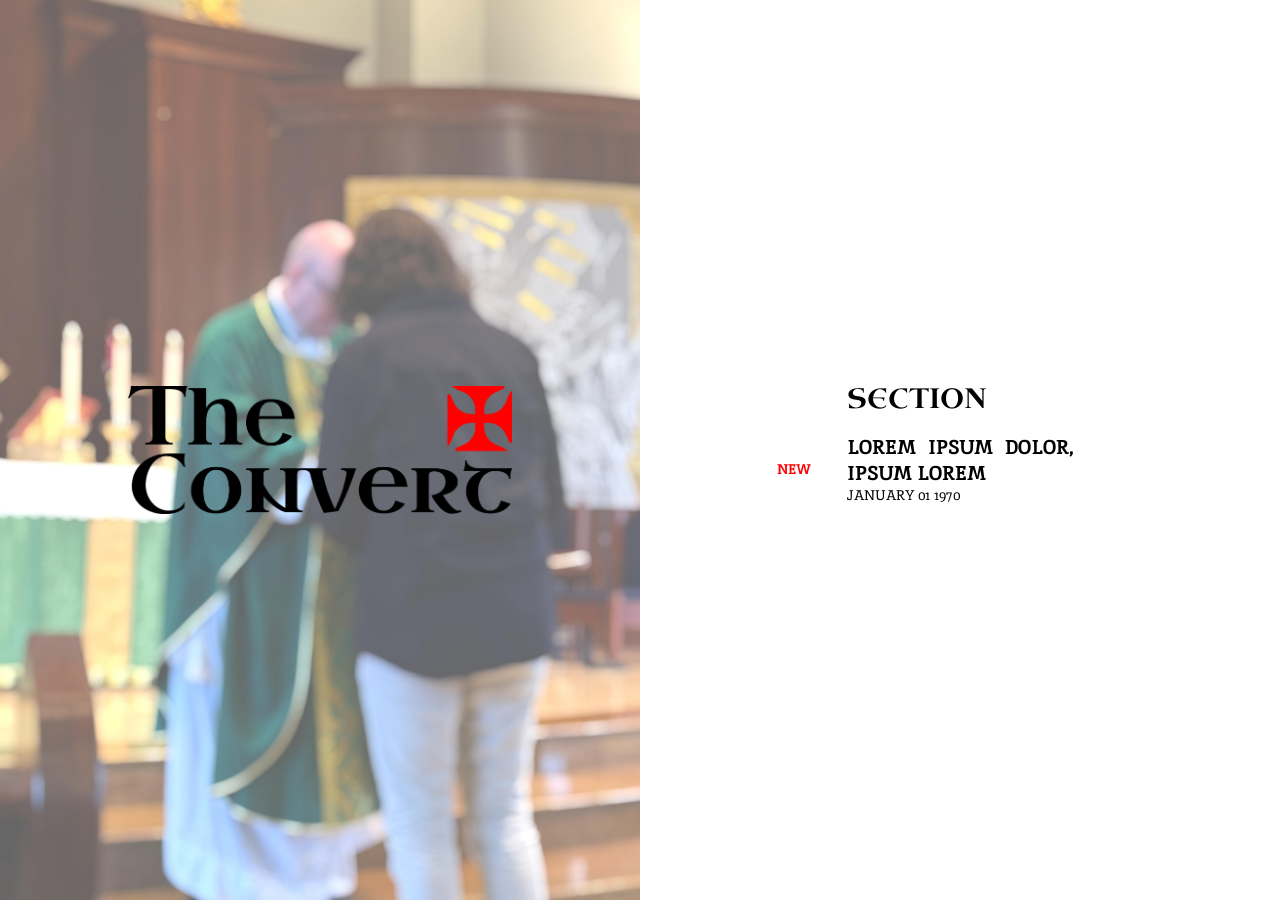
==== index.html @ 5cb64e6d "Began working on file loading" ====
<!--    
MIT License

Copyright (c) 2026 Caleb North

Permission is hereby granted, free of charge, to any person obtaining a copy
of this software and associated documentation files (the "Software"), to deal
in the Software without restriction, including without limitation the rights
to use, copy, modify, merge, publish, distribute, sublicense, and/or sell
copies of the Software, and to permit persons to whom the Software is
furnished to do so, subject to the following conditions:

The above copyright notice and this permission notice shall be included in all
copies or substantial portions of the Software.

THE SOFTWARE IS PROVIDED "AS IS", WITHOUT WARRANTY OF ANY KIND, EXPRESS OR
IMPLIED, INCLUDING BUT NOT LIMITED TO THE WARRANTIES OF MERCHANTABILITY,
FITNESS FOR A PARTICULAR PURPOSE AND NONINFRINGEMENT. IN NO EVENT SHALL THE
AUTHORS OR COPYRIGHT HOLDERS BE LIABLE FOR ANY CLAIM, DAMAGES OR OTHER
LIABILITY, WHETHER IN AN ACTION OF CONTRACT, TORT OR OTHERWISE, ARISING FROM,
OUT OF OR IN CONNECTION WITH THE SOFTWARE OR THE USE OR OTHER DEALINGS IN THE
SOFTWARE.
-->


<!DOCTYPE html>
<html>
    <head>
        <link rel="icon" type="image/png" href="/img/logos/favicon.png">
        
        <!-- Font Links -->
        <link rel="preconnect" href="https://fonts.googleapis.com">
        <link rel="preconnect" href="https://fonts.gstatic.com" crossorigin>
        <link href="https://fonts.googleapis.com/css2?family=Grenze+Gotisch:wght@100..900&family=Inika:wght@400;700&family=Uncial+Antiqua&display=swap" rel="stylesheet">

        <!-- CSS Links -->
        <link type="text/css" rel="stylesheet" href="css/global.css">
        <link type="text/css" rel="stylesheet" href="css/index.css">

        <!-- Folder Links -->
    </head>
    
    <body>

        <div id="body-content">
            
            <!-- Primary image for the blog on the home page ONLY -->
            <div id="body-img">
                <div id="body-splash" style="background-image: url(img/media/splash.jpg);">
                    <div id="body-logo">
                        <img src="img/logos/the_convert-logo.png">
                    </div>
                </div>
            </div>

            <!-- Primary article list -->
            <div id="body-text">
                <div id="sections">

                    <!-- Section Templates -->
                    <template id="section-template">
                        <div class="section">    
                            <h1 class="section-title">SECTION TITLE</h1>
                            <!-- Entry Here -->    
                        </div>
                    </template>

                    <template id="entry-template">
                        <div class="section-entry">
                            <p class="entry-new">NEW</p>
                            <div class="entry-body">
                                <h3 class="entry-title">ENTRY TITLE</h3>
                                <p class="entry-subtitle">ENTRY SUBTITLE</p>
                            </div>
                            <img class="entry-share" src="img/icons/square-share.png">
                        </div>
                    </template>
                    <!----------------------->

                </div>
             </div>
        </div>

    </body>

    <script src="js/index.js"></script>
    <script src="js/global.js"></script>

</html>
---- css/global.css ----
*
{
    /* Global Variables */
    --site-padding:         10vh;

    --animation-time:       333ms;
    --icon-size:            24px;

    --h1-title-font-size:   28px;
    --h3-title-font-size:   20px;
    --p-text-font-size:     14px;

    /* Initial force, to be overwritten later */
    margin:     0px !important;
    padding:    0px !important;
    border:     0px !important;

    /* Font Stuff */
    font-family: "Inika", serif;
    font-weight: 400;
    font-style: normal;

    /* Universal Decoration */
    transition: border-color var(--animation-time);
}

body
{
    overflow: hidden;
}
---- css/index.css ----
/* 
MIT License

Copyright (c) 2026 Caleb North

Permission is hereby granted, free of charge, to any person obtaining a copy
of this software and associated documentation files (the "Software"), to deal
in the Software without restriction, including without limitation the rights
to use, copy, modify, merge, publish, distribute, sublicense, and/or sell
copies of the Software, and to permit persons to whom the Software is
furnished to do so, subject to the following conditions:

The above copyright notice and this permission notice shall be included in all
copies or substantial portions of the Software.

THE SOFTWARE IS PROVIDED "AS IS", WITHOUT WARRANTY OF ANY KIND, EXPRESS OR
IMPLIED, INCLUDING BUT NOT LIMITED TO THE WARRANTIES OF MERCHANTABILITY,
FITNESS FOR A PARTICULAR PURPOSE AND NONINFRINGEMENT. IN NO EVENT SHALL THE
AUTHORS OR COPYRIGHT HOLDERS BE LIABLE FOR ANY CLAIM, DAMAGES OR OTHER
LIABILITY, WHETHER IN AN ACTION OF CONTRACT, TORT OR OTHERWISE, ARISING FROM,
OUT OF OR IN CONNECTION WITH THE SOFTWARE OR THE USE OR OTHER DEALINGS IN THE
SOFTWARE.
*/

/* ************* */
/* Document Wide */
/* ************* */

*
{
    --section-vpadding:             5%;
    --section-hpadding:             0%;

    --entry-vpadding:               7.5px;
    --entry-hpadding:               25%;
}

#body-content
{
    /* Position and Sizing */
    height: 100vh;
    width: 100vw;

    /* Children */
    display: flex;
    flex-direction: row;
    justify-content: center;
    align-items: center;
}

#body-img, #body-text
{
    /* Position and Sizing */
    position: relative;
    min-width: 50vw;
    max-width: 50vw;
    min-height: 100vh;    
    max-height: 100vh;
}


/*************/
/* Left Side */
/*************/


/* Background Image */
#body-splash
{
    /* Position and Sizing */
    position: absolute;
    width: 100%;
    height: 100%;

    /* Splash Image */
    background-color: #EEEEEEFF;
    background-size: cover;
    background-repeat: no-repeat;
    background-position: center; 
}

/* Logo */
#body-logo
{
    /* Position and Sizing */
    position: relative;
    width: 100%;
    height: 100%;

    /* Children */
    display: flex;
    justify-content: center;
    align-items: center;
}
#body-logo img {
    width: 60%;
}


/**************/
/* Right Side */
/**************/


/* Section Megacontainer */
#sections
{
    /* Position and Sizing */
    position: absolute;
    height: 100%;
    width: 100%;

    overflow-y: scroll !important;
    overflow-x: hidden !important;

    padding: var(--site-padding) !important;
    box-sizing: border-box;

    /* Children */
    display: flex;
    flex-direction: column;
    justify-content: space-evenly;
    align-items: center;
}

/* Individual Section and Title */
.section
{
    /* Positiong and Sizing */
    padding: var(--section-vpadding) var(--section-hpadding) !important;
    box-sizing: border-box;
    width: 100%;
}
.section-title
{
    /* Position and Spacing */

    margin:
        0px /* Add 2px to match entry body */
        calc(var(--entry-hpadding) + 2px)
    !important;

    /* Decoration */
    font-size: var(--h1-title-font-size);
    font-family: "Uncial Antiqua", serif;
    font-weight: 500;
}

/* Section Entry Container */
.section-entry *
{
    font-size: var(--p-text-font-size);
    text-align: justify;
    text-justify: inter-ideograph;
}
.section-entry
{
    /* Position and Spacing */
    position: relative;
    padding: var(--entry-vpadding) var(--entry-hpadding) !important;
    margin: var(--entry-vpadding) 0px !important;

    box-sizing: border-box;
    width: 100%;

    /* Decoration */
    cursor: pointer;
    border: 2px solid transparent !important;

    /* Children */
    display: flex;
    flex-direction: row;
    justify-content: center;
    align-items: center;
}
.section-entry:hover
{
    border-color: red !important;
}

/* Section Entry Parts */
.entry-body
{
    width: 100%;
}
.entry-title
{
    font-size: var(--h3-title-font-size);
    font-weight: 700;
}

/* New Text */
.entry-new
{
    /* Position and Sizing */
    position: absolute;
    left: calc(var(--site-padding) / 2);

    /* Decoration */
    color: red;
    font-weight: 700;
}
.section-entry:nth-of-type(n + 2) .entry-new
{
    display: none;
}

/* Share Button */
.entry-share
{
    /* Position and Spacing */
    position: absolute;
    right: calc(var(--site-padding) / 2);

    height: var(--icon-size) !important;

    /* Decoration */    
    opacity: 0;
    transition: opacity var(--animation-time);
}
.section-entry:hover .entry-share
{
    opacity: 1;
}


/********************/
/* MOBILE OVERRIDES */
/********************/


@media screen and (aspect-ratio < 1.2) {

    html[data-platform="mobile"] *
    {
        --h1-title-font-size:   64px;
        --h3-title-font-size:   40px;
        --p-text-font-size:     28px;
    }

    /*****************/
    /* Document Wide */
    /*****************/

    * {
        --site-padding: 5%;
        --section-padding: 10%;

        --entry-vpadding: 10px;
        --entry-hpadding: 20px;
    }

    body
    {
        overflow: hidden visible;
    }

    #body-content
    {
        flex-direction: column;
        align-items: flex-start;
    }

    #body-img
    {
        min-height: 33vh;
    }
    #body-text
    {
        min-height: 67vh;
    }
    #body-img, #body-text
    {
        min-width: 100vw;
    }


    /*************/
    /* Left Side */
    /*************/

    /**************/
    /* Right Side */
    /**************/

    #sections
    {
        justify-content: flex-start !important;
    }

    .section-entry
    {
        /* Children */
        display: flex;
        flex-direction: column;
        align-items: flex-start;
    }

    .entry-new
    {
        position: relative;
        left: initial;
    }

    .entry-share
    {
        display: none !important;
    }
}
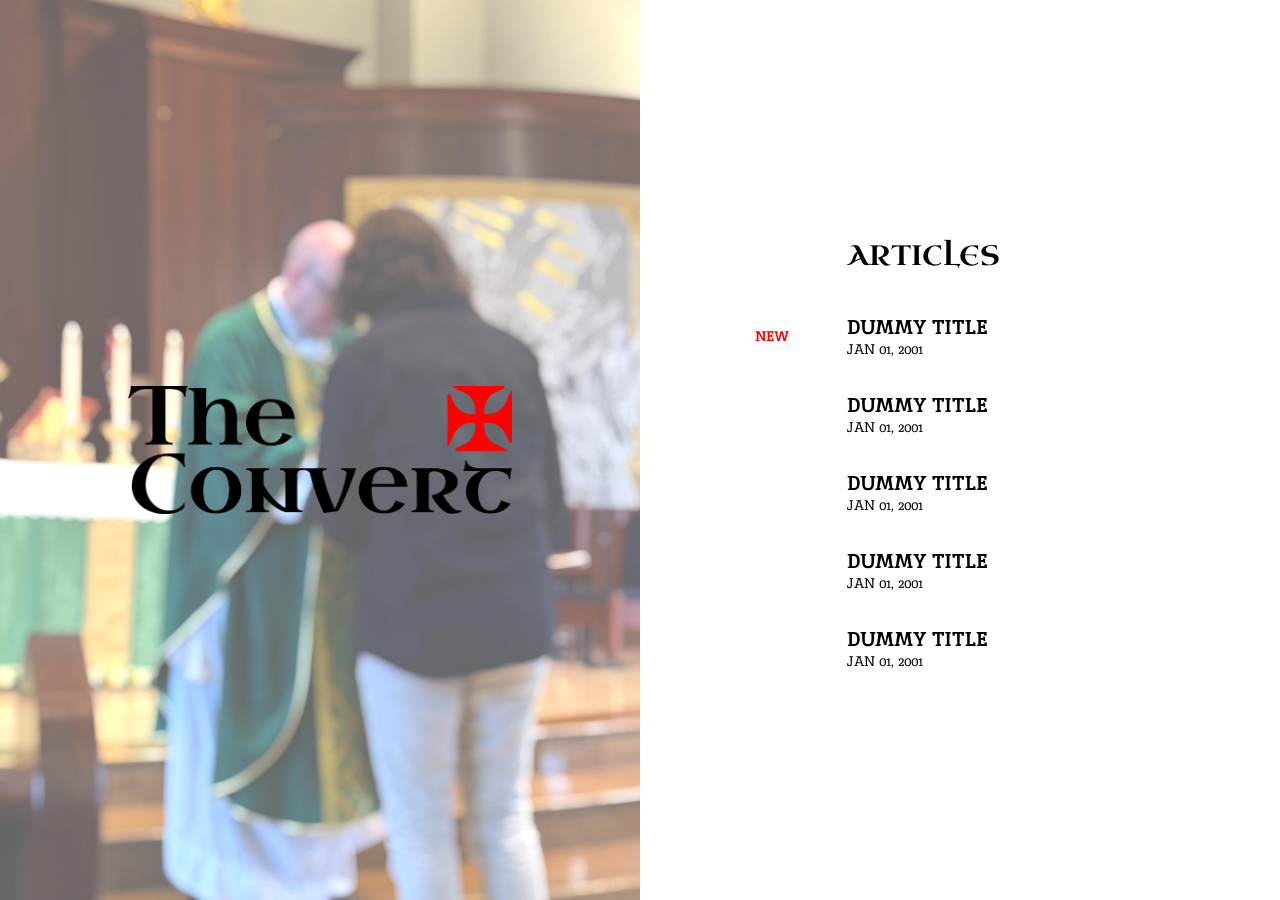
==== commit 0a7c221e: "Home page loading and article loading" ====
--- a/index.html
+++ b/index.html
@@ -66,14 +66,14 @@
                     </template>
 
                     <template id="entry-template">
-                        <div class="section-entry">
+                        <a class="section-entry">
                             <p class="entry-new">NEW</p>
                             <div class="entry-body">
                                 <h3 class="entry-title">ENTRY TITLE</h3>
                                 <p class="entry-subtitle">ENTRY SUBTITLE</p>
                             </div>
                             <img class="entry-share" src="img/icons/square-share.png">
-                        </div>
+                        </a>
                     </template>
                     <!----------------------->
 
@@ -83,7 +83,7 @@
 
     </body>
 
+    <script src="js/global.js"></script>
     <script src="js/index.js"></script>
-    <script src="js/global.js"></script>
 
 </html>
--- a/css/index.css
+++ b/css/index.css
@@ -28,11 +28,11 @@
 
 *
 {
-    --section-vpadding:             5%;
-    --section-hpadding:             0%;
-
-    --entry-vpadding:               7.5px;
-    --entry-hpadding:               25%;
+    --section-vpadding:     5%;
+    --section-hpadding:     0%;
+
+    --entry-vpadding:       7.5px;
+    --entry-hpadding:       25%;
 }
 
 #body-content
@@ -119,7 +119,7 @@
     /* Children */
     display: flex;
     flex-direction: column;
-    justify-content: space-evenly;
+    justify-content: center;
     align-items: center;
 }
 
@@ -164,6 +164,8 @@
     width: 100%;
 
     /* Decoration */
+    text-decoration: none !important;
+    color: black;
     cursor: pointer;
     border: 2px solid transparent !important;
 
@@ -194,7 +196,7 @@
 {
     /* Position and Sizing */
     position: absolute;
-    left: calc(var(--site-padding) / 2);
+    left: calc(var(--site-padding) / 4);
 
     /* Decoration */
     color: red;
@@ -210,7 +212,7 @@
 {
     /* Position and Spacing */
     position: absolute;
-    right: calc(var(--site-padding) / 2);
+    right: calc(var(--site-padding) / 4);
 
     height: var(--icon-size) !important;
 
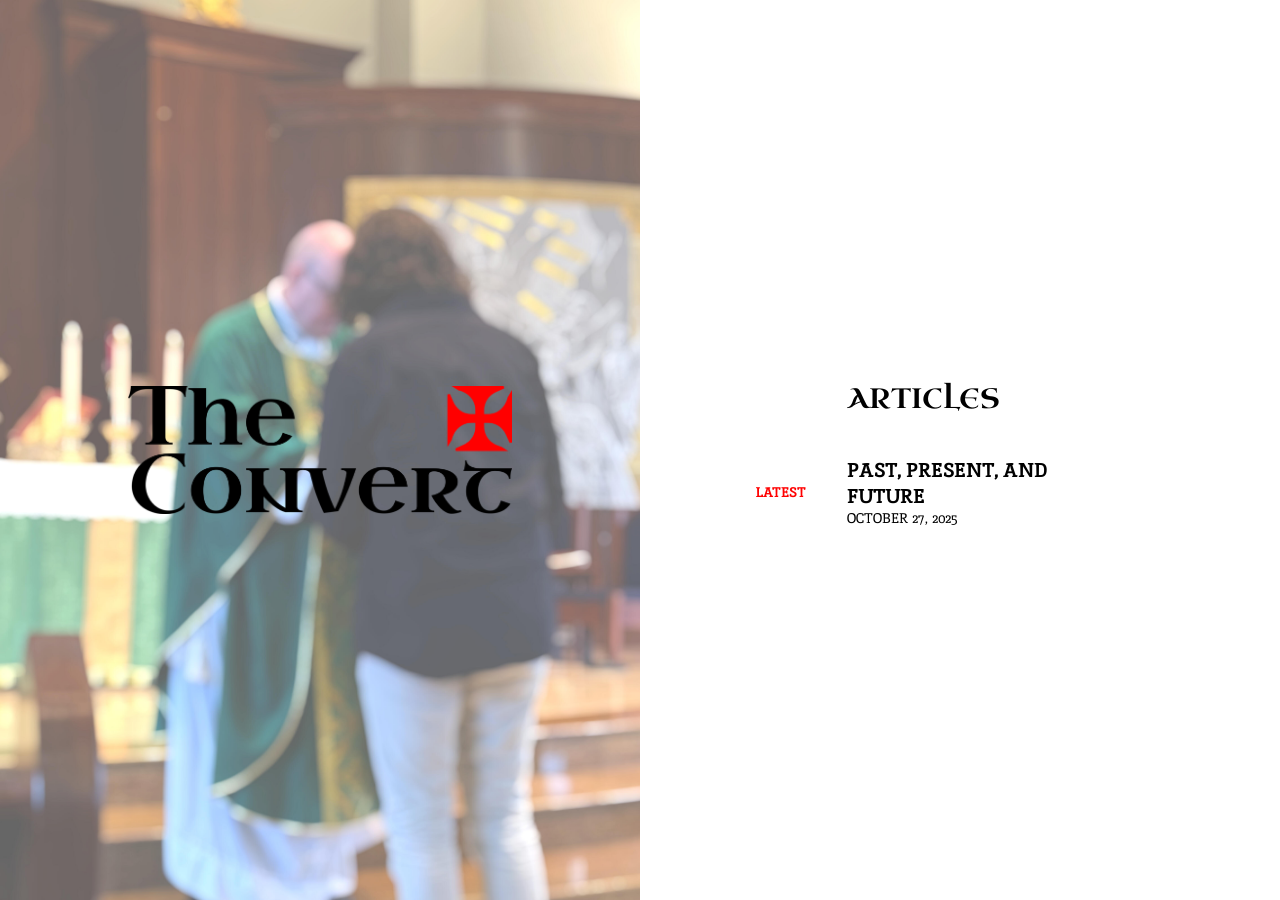
==== commit 53526c0a: "Article loading restructured" ====
--- a/index.html
+++ b/index.html
@@ -27,6 +27,7 @@
 <html>
     <head>
         <link rel="icon" type="image/png" href="/img/logos/favicon.png">
+        <title>The Convert / Home</title>
         
         <!-- Font Links -->
         <link rel="preconnect" href="https://fonts.googleapis.com">
@@ -36,8 +37,6 @@
         <!-- CSS Links -->
         <link type="text/css" rel="stylesheet" href="css/global.css">
         <link type="text/css" rel="stylesheet" href="css/index.css">
-
-        <!-- Folder Links -->
     </head>
     
     <body>
@@ -67,7 +66,7 @@
 
                     <template id="entry-template">
                         <a class="section-entry">
-                            <p class="entry-new">NEW</p>
+                            <p class="entry-new">LATEST</p>
                             <div class="entry-body">
                                 <h3 class="entry-title">ENTRY TITLE</h3>
                                 <p class="entry-subtitle">ENTRY SUBTITLE</p>
--- a/css/global.css
+++ b/css/global.css
@@ -27,4 +27,13 @@
 body
 {
     overflow: hidden;
+}
+
+@media screen and (aspect-ratio < 1.2) {
+
+    html[data-platform="mobile"] *
+    {
+        --icon-size: 72px;
+    }
+
 }
--- a/css/index.css
+++ b/css/index.css
@@ -187,6 +187,8 @@
 }
 .entry-title
 {
+    /* Decoration */
+    text-align: left;
     font-size: var(--h3-title-font-size);
     font-weight: 700;
 }
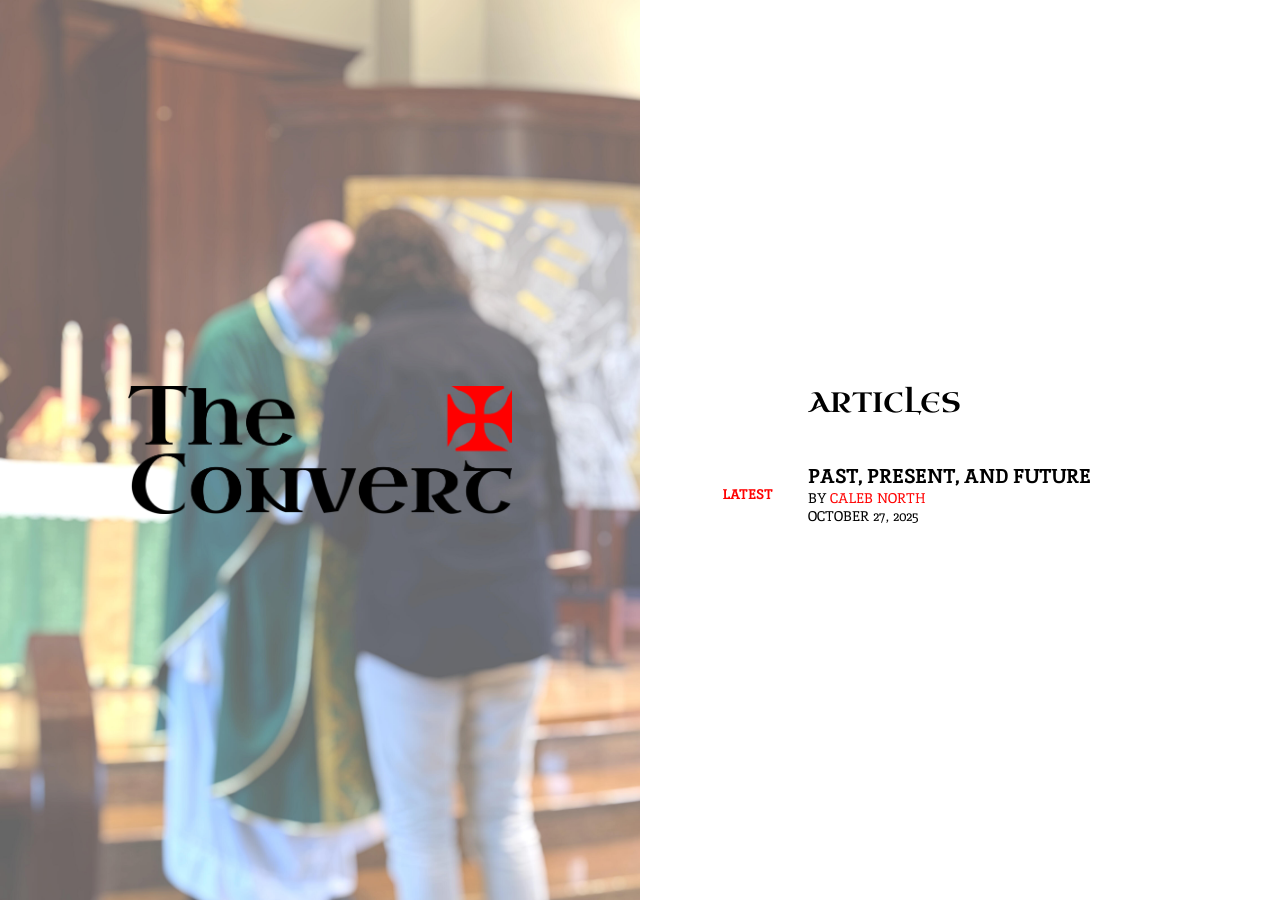
==== commit 6016dc88: "Added authorship" ====
--- a/index.html
+++ b/index.html
@@ -69,9 +69,12 @@
                             <p class="entry-new">LATEST</p>
                             <div class="entry-body">
                                 <h3 class="entry-title">ENTRY TITLE</h3>
-                                <p class="entry-subtitle">ENTRY SUBTITLE</p>
+                                <div class="entry-body-details">
+                                    <p class="entry-author">BY <span class="entry-author-name">FIRST LAST</span></p>
+                                    <p class="entry-date">ENTRY SUBTITLE</p>
+                                </div>
                             </div>
-                            <img class="entry-share" src="img/icons/square-share.png">
+                            <img class="entry-share" src="img/icons/square-share.png" title="Copy link to clipboard">
                         </a>
                     </template>
                     <!----------------------->
--- a/css/global.css
+++ b/css/global.css
@@ -1,7 +1,7 @@
 *
 {
     /* Global Variables */
-    --site-padding:         10vh;
+    --site-padding:         5vw;
 
     --animation-time:       333ms;
     --icon-size:            24px;
@@ -33,7 +33,11 @@
 
     html[data-platform="mobile"] *
     {
-        --icon-size: 72px;
+        --h1-title-font-size:   72px !important;
+        --h3-title-font-size:   48px !important;
+        --p-text-font-size:     32px !important;
+        
+        --icon-size: 48px !important;
     }
 
 }
--- a/css/index.css
+++ b/css/index.css
@@ -32,7 +32,7 @@
     --section-hpadding:     0%;
 
     --entry-vpadding:       7.5px;
-    --entry-hpadding:       25%;
+    --entry-hpadding:       20%;
 }
 
 #body-content
@@ -192,6 +192,21 @@
     font-size: var(--h3-title-font-size);
     font-weight: 700;
 }
+.entry-body-details
+{
+    display: flex;
+    flex-direction: column;
+    justify-content: center;
+    align-items: left;
+}
+.entry-body-details *
+{
+    padding-right: var(--p-text-font-size) !important;
+}
+.entry-author-name
+{
+    color: red !important;
+}
 
 /* New Text */
 .entry-new
@@ -234,13 +249,6 @@
 
 
 @media screen and (aspect-ratio < 1.2) {
-
-    html[data-platform="mobile"] *
-    {
-        --h1-title-font-size:   64px;
-        --h3-title-font-size:   40px;
-        --p-text-font-size:     28px;
-    }
 
     /*****************/
     /* Document Wide */
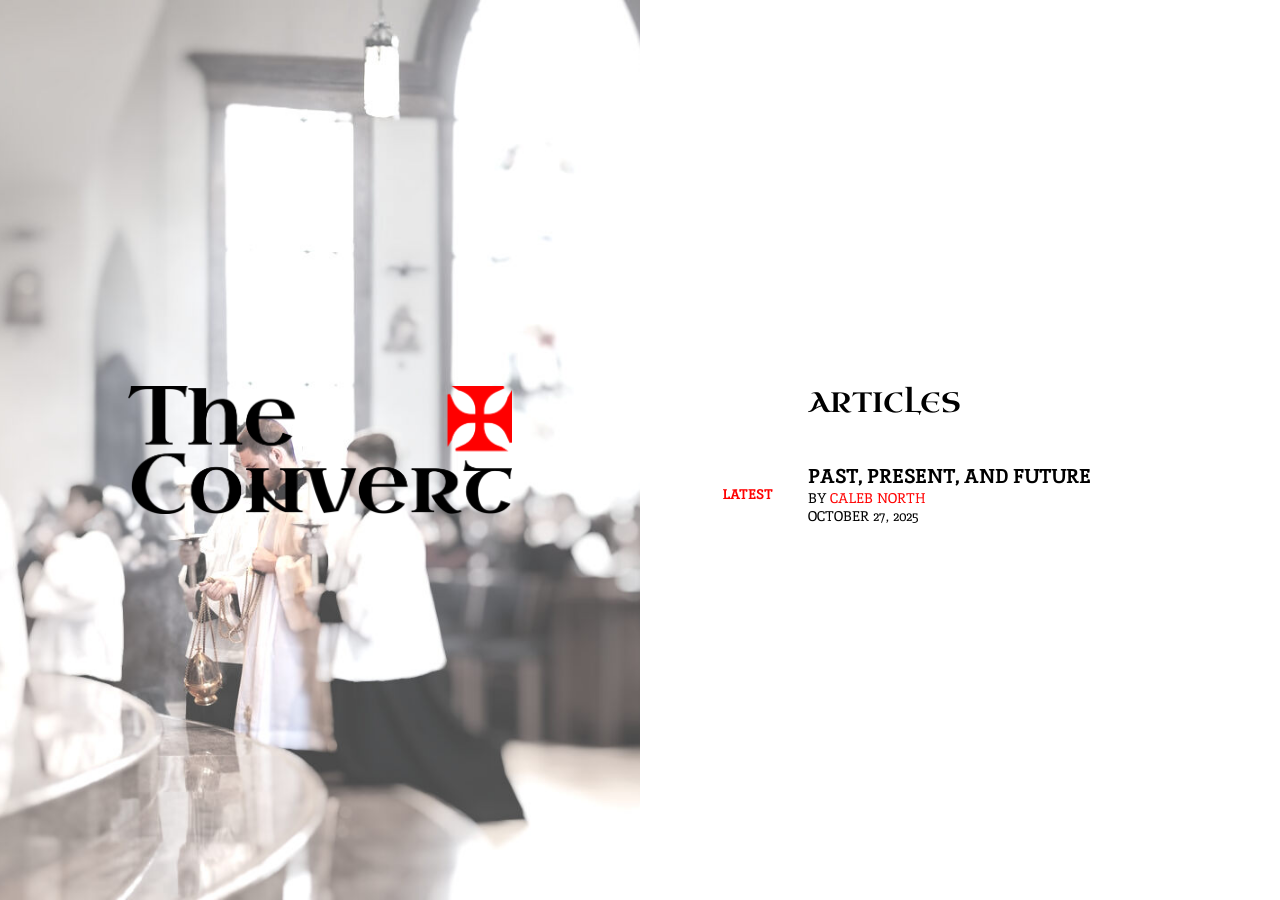
==== commit 8778e611: "New images" ====
--- a/index.html
+++ b/index.html
@@ -45,7 +45,7 @@
             
             <!-- Primary image for the blog on the home page ONLY -->
             <div id="body-img">
-                <div id="body-splash" style="background-image: url(img/media/splash.jpg);">
+                <div id="body-splash" style="background-image: url(img/media/splash_alt.jpg);">
                     <div id="body-logo">
                         <img src="img/logos/the_convert-logo.png">
                     </div>
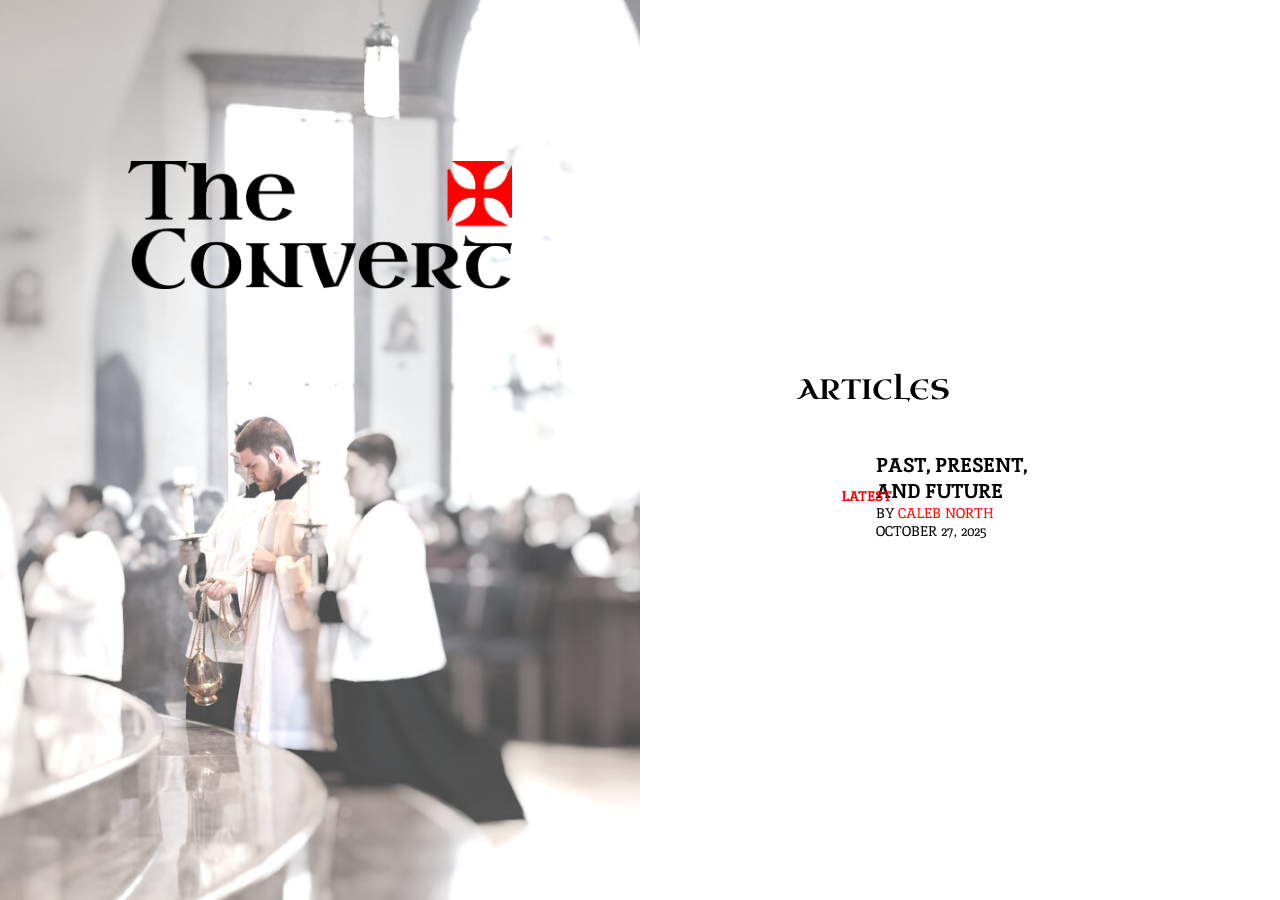
==== commit 28cddce5: "Sizing changes" ====
--- a/index.html
+++ b/index.html
@@ -58,24 +58,31 @@
 
                     <!-- Section Templates -->
                     <template id="section-template">
+
                         <div class="section">    
                             <h1 class="section-title">SECTION TITLE</h1>
                             <!-- Entry Here -->    
                         </div>
+
                     </template>
+                    <!----------------------->
+                    <template id="entry-template">
 
-                    <template id="entry-template">
-                        <a class="section-entry">
-                            <p class="entry-new">LATEST</p>
-                            <div class="entry-body">
-                                <h3 class="entry-title">ENTRY TITLE</h3>
-                                <div class="entry-body-details">
-                                    <p class="entry-author">BY <span class="entry-author-name">FIRST LAST</span></p>
-                                    <p class="entry-date">ENTRY SUBTITLE</p>
+                        <a class="section-entry-wrapper">
+                            <div class="section-entry">
+
+                                <p class="entry-new">LATEST</p>
+                                <div class="entry-body">
+                                    <h3 class="entry-title">ENTRY TITLE</h3>
+                                    <div class="entry-body-details">
+                                        <p class="entry-author">BY <span class="entry-author-name">FIRST LAST</span></p>
+                                        <p class="entry-date">ENTRY SUBTITLE</p>
+                                    </div>
                                 </div>
+
                             </div>
-                            <img class="entry-share" src="img/icons/square-share.png" title="Copy link to clipboard">
                         </a>
+
                     </template>
                     <!----------------------->
 
--- a/css/global.css
+++ b/css/global.css
@@ -1,7 +1,7 @@
 *
 {
     /* Global Variables */
-    --site-padding:         5vw;
+    --site-padding:         5vh;
 
     --animation-time:       333ms;
     --icon-size:            24px;
@@ -31,6 +31,11 @@
 
 @media screen and (aspect-ratio < 1.2) {
 
+    *
+    {
+        --site-padding: 10vh;
+    }
+
     html[data-platform="mobile"] *
     {
         --h1-title-font-size:   72px !important;
--- a/css/index.css
+++ b/css/index.css
@@ -85,7 +85,7 @@
     /* Position and Sizing */
     position: relative;
     width: 100%;
-    height: 100%;
+    height: 50%;
 
     /* Children */
     display: flex;
@@ -147,6 +147,11 @@
 }
 
 /* Section Entry Container */
+.section-entry-wrapper
+{
+    display: block;
+    text-decoration: none !important;
+}
 .section-entry *
 {
     font-size: var(--p-text-font-size);
@@ -213,7 +218,7 @@
 {
     /* Position and Sizing */
     position: absolute;
-    left: calc(var(--site-padding) / 4);
+    left: calc(var(--site-padding) / 2);
 
     /* Decoration */
     color: red;
@@ -290,6 +295,11 @@
     /*************/
     /* Left Side */
     /*************/
+
+    #body-logo
+    {
+        height: 100% !important;
+    }
 
     /**************/
     /* Right Side */
@@ -307,6 +317,10 @@
         flex-direction: column;
         align-items: flex-start;
     }
+    html[data-platform="mobile"] .section-entry
+    {
+        border: 4px solid transparent !important;
+    }
 
     .entry-new
     {
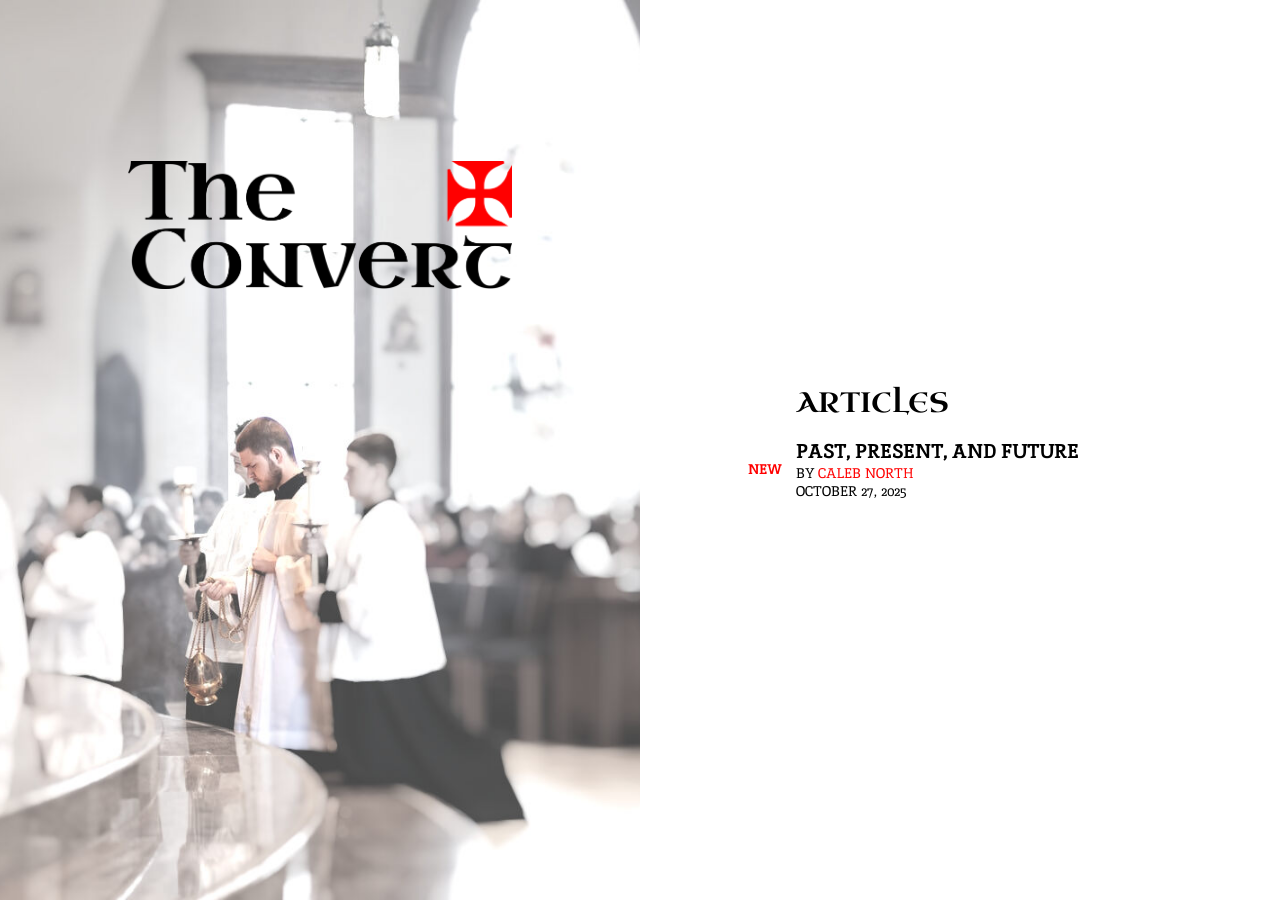
==== commit 2fcb21a2: "Sizing changes" ====
--- a/index.html
+++ b/index.html
@@ -71,7 +71,7 @@
                         <a class="section-entry-wrapper">
                             <div class="section-entry">
 
-                                <p class="entry-new">LATEST</p>
+                                <p class="entry-new">NEW</p>
                                 <div class="entry-body">
                                     <h3 class="entry-title">ENTRY TITLE</h3>
                                     <div class="entry-body-details">
--- a/css/global.css
+++ b/css/global.css
@@ -1,7 +1,7 @@
 *
 {
     /* Global Variables */
-    --site-padding:         5vh;
+    --site-padding:         10vh;
 
     --animation-time:       333ms;
     --icon-size:            24px;
@@ -31,11 +31,6 @@
 
 @media screen and (aspect-ratio < 1.2) {
 
-    *
-    {
-        --site-padding: 10vh;
-    }
-
     html[data-platform="mobile"] *
     {
         --h1-title-font-size:   72px !important;
--- a/css/index.css
+++ b/css/index.css
@@ -29,10 +29,10 @@
 *
 {
     --section-vpadding:     5%;
-    --section-hpadding:     0%;
+    --section-hpadding:     20%;
 
     --entry-vpadding:       7.5px;
-    --entry-hpadding:       20%;
+    --entry-hpadding:       5vw;
 }
 
 #body-content
@@ -113,7 +113,7 @@
     overflow-y: scroll !important;
     overflow-x: hidden !important;
 
-    padding: var(--site-padding) !important;
+    padding: calc(var(--section-vpadding) / 2) calc(var(--entry-hpadding) / 2) !important;
     box-sizing: border-box;
 
     /* Children */
@@ -127,7 +127,7 @@
 .section
 {
     /* Positiong and Sizing */
-    padding: var(--section-vpadding) var(--section-hpadding) !important;
+    padding: calc(var(--section-vpadding) / 2) calc(var(--section-hpadding) / 2) !important;
     box-sizing: border-box;
     width: 100%;
 }
@@ -218,7 +218,7 @@
 {
     /* Position and Sizing */
     position: absolute;
-    left: calc(var(--site-padding) / 2);
+    left: calc(var(--entry-hpadding) / 4);
 
     /* Decoration */
     color: red;
@@ -229,19 +229,6 @@
     display: none;
 }
 
-/* Share Button */
-.entry-share
-{
-    /* Position and Spacing */
-    position: absolute;
-    right: calc(var(--site-padding) / 4);
-
-    height: var(--icon-size) !important;
-
-    /* Decoration */    
-    opacity: 0;
-    transition: opacity var(--animation-time);
-}
 .section-entry:hover .entry-share
 {
     opacity: 1;
@@ -261,10 +248,12 @@
 
     * {
         --site-padding: 5%;
-        --section-padding: 10%;
+
+        --section-vpadding: 10%;
+        --section-hpadding: 10%;
 
         --entry-vpadding: 10px;
-        --entry-hpadding: 20px;
+        --entry-hpadding: 5vw;
     }
 
     body
